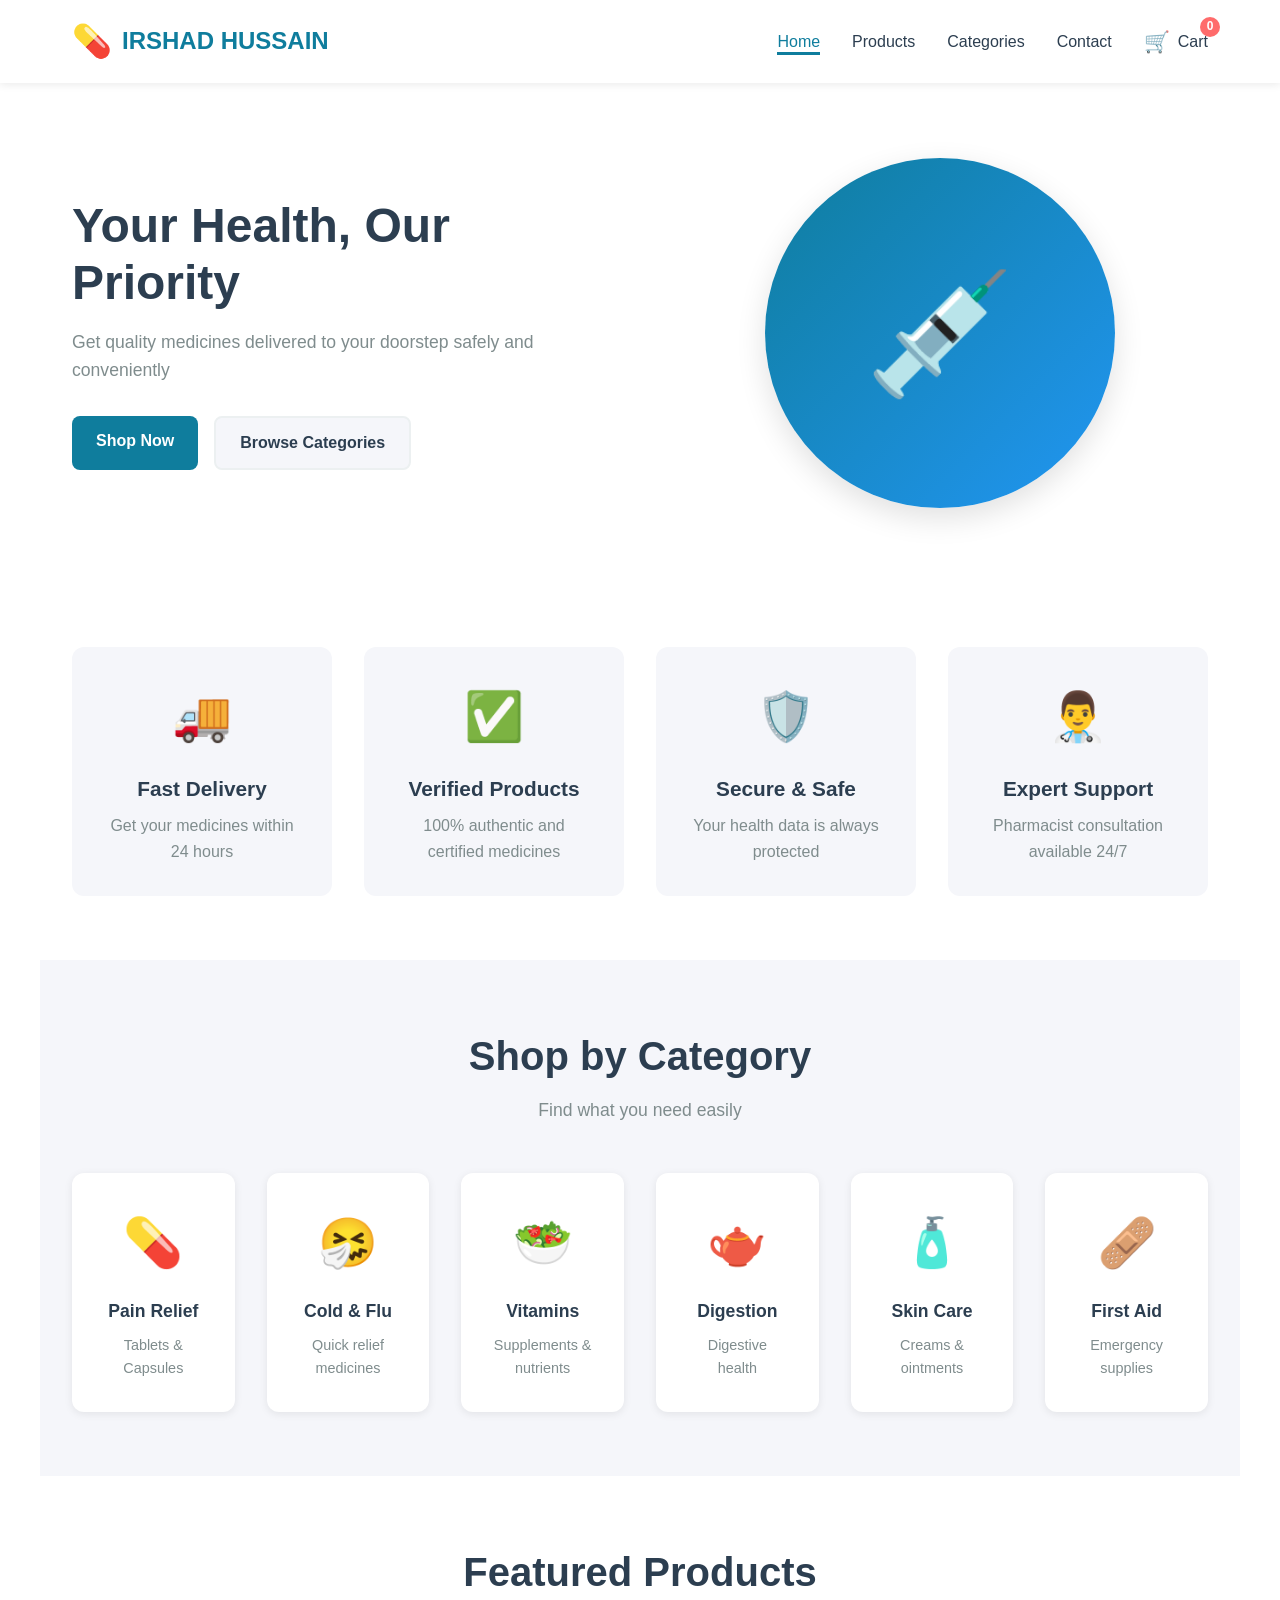
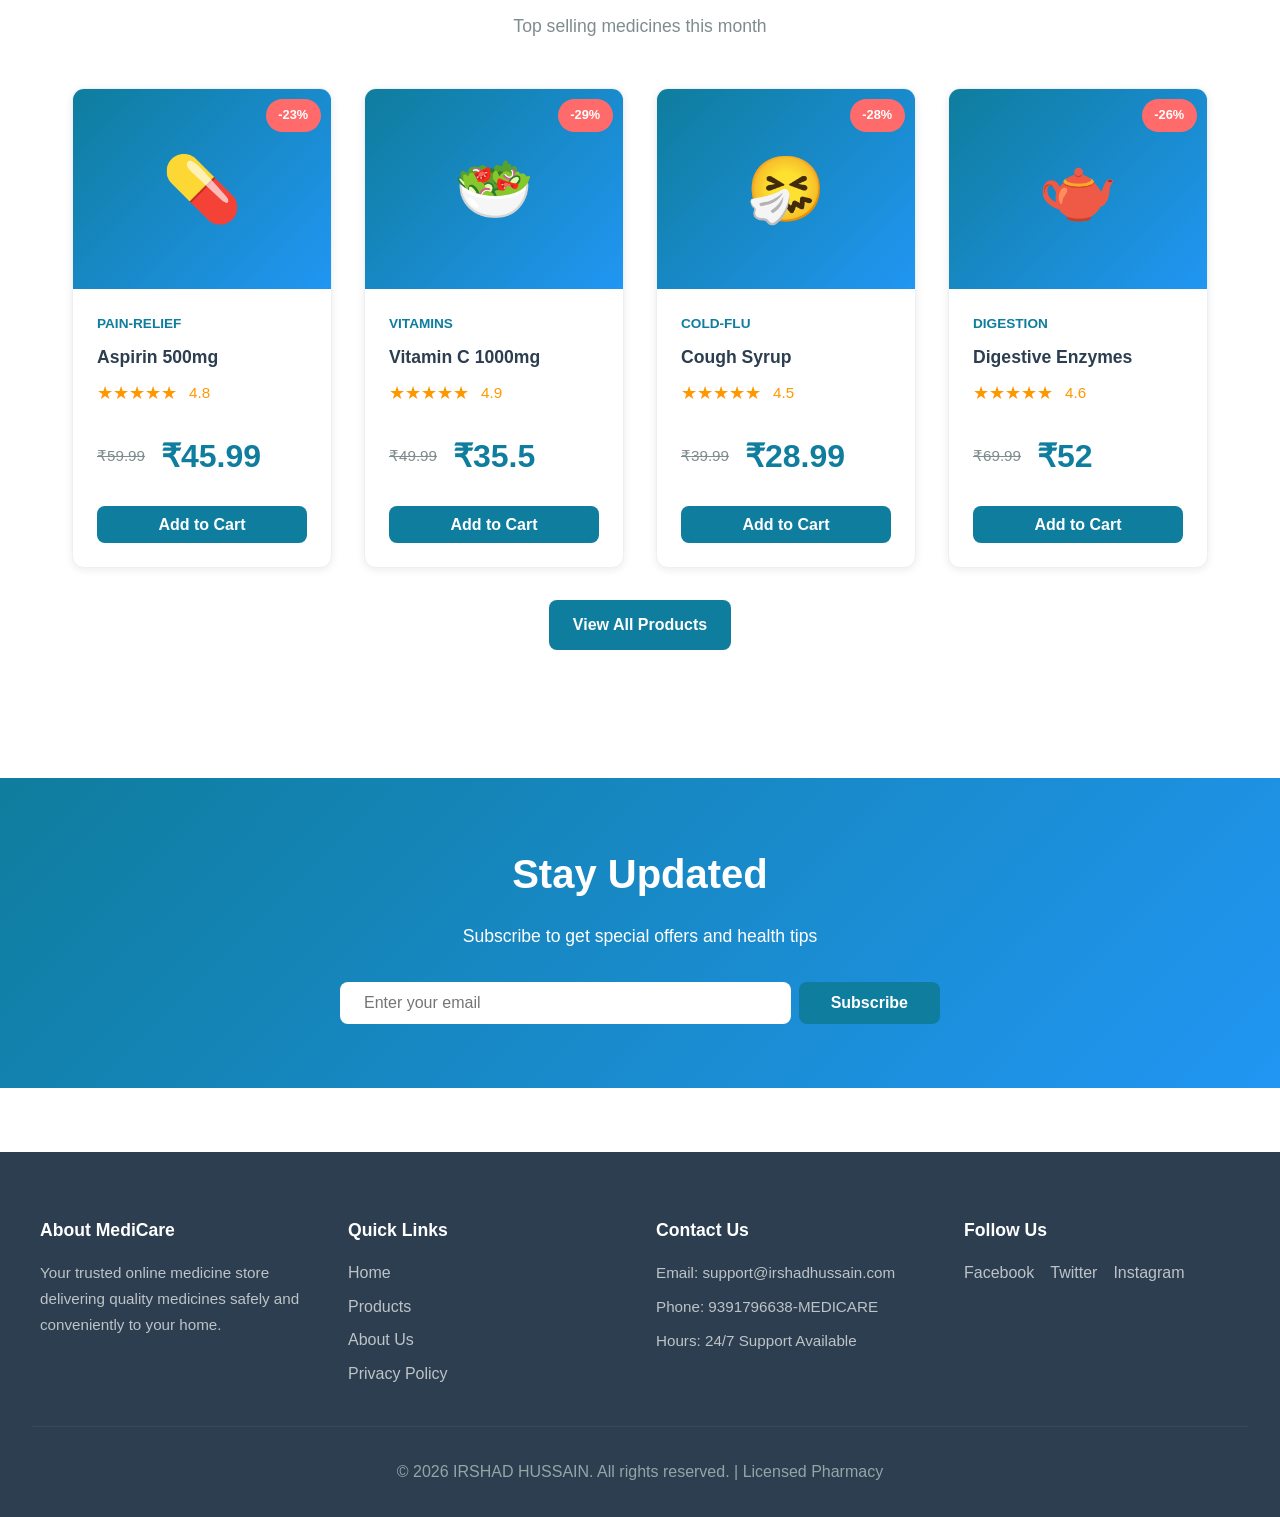
==== index.html @ 575642e0 "Website_Done" ====
<!DOCTYPE html>
<html lang="en">
<head>
    <meta charset="UTF-8">
    <meta name="viewport" content="width=device-width, initial-scale=1.0">
    <title>IRSHAAD HUSSAIN - Online Medicine Store</title>
    <link rel="stylesheet" href="styles.css">
</head>
<body>
    <!-- Navigation -->
    <nav class="navbar">
        <div class="nav-container">
            <div class="nav-logo">
                <span class="logo-icon">💊</span>
                <a href="index.html">IRSHAD HUSSAIN</a>
            </div>
            <ul class="nav-menu">
                <li class="nav-item">
                    <a href="index.html" class="nav-link active">Home</a>
                </li>
                <li class="nav-item">
                    <a href="products.html" class="nav-link">Products</a>
                </li>
                <li class="nav-item">
                    <a href="#categories" class="nav-link">Categories</a>
                </li>
                <li class="nav-item">
                    <a href="#contact" class="nav-link">Contact</a>
                </li>
                <li class="nav-item">
                    <a href="cart.html" class="nav-link cart-link">
                        <span class="cart-icon">🛒</span>
                        Cart <span class="cart-count">0</span>
                    </a>
                </li>
            </ul>
            <div class="hamburger" onclick="toggleMenu()">
                <span></span>
                <span></span>
                <span></span>
            </div>
        </div>
    </nav>

    <!-- Hero Section -->
    <section class="hero">
        <div class="hero-content">
            <h1>Your Health, Our Priority</h1>
            <p>Get quality medicines delivered to your doorstep safely and conveniently</p>
            <div class="hero-buttons">
                <a href="products.html" class="btn btn-primary">Shop Now</a>
                <a href="#categories" class="btn btn-secondary">Browse Categories</a>
            </div>
        </div>
        <div class="hero-image">
            <div class="hero-circle">
                <span class="hero-emoji">💉</span>
            </div>
        </div>
    </section>

    <!-- Features Section -->
    <section class="features">
        <div class="feature-card">
            <div class="feature-icon">🚚</div>
            <h3>Fast Delivery</h3>
            <p>Get your medicines within 24 hours</p>
        </div>
        <div class="feature-card">
            <div class="feature-icon">✅</div>
            <h3>Verified Products</h3>
            <p>100% authentic and certified medicines</p>
        </div>
        <div class="feature-card">
            <div class="feature-icon">🛡️</div>
            <h3>Secure & Safe</h3>
            <p>Your health data is always protected</p>
        </div>
        <div class="feature-card">
            <div class="feature-icon">👨‍⚕️</div>
            <h3>Expert Support</h3>
            <p>Pharmacist consultation available 24/7</p>
        </div>
    </section>

    <!-- Categories Section -->
    <section id="categories" class="categories">
        <div class="section-header">
            <h2>Shop by Category</h2>
            <p>Find what you need easily</p>
        </div>
        <div class="categories-grid">
            <div class="category-card" onclick="filterProducts('pain-relief')">
                <div class="category-icon">💊</div>
                <h3>Pain Relief</h3>
                <p>Tablets & Capsules</p>
            </div>
            <div class="category-card" onclick="filterProducts('cold-flu')">
                <div class="category-icon">🤧</div>
                <h3>Cold & Flu</h3>
                <p>Quick relief medicines</p>
            </div>
            <div class="category-card" onclick="filterProducts('vitamins')">
                <div class="category-icon">🥗</div>
                <h3>Vitamins</h3>
                <p>Supplements & nutrients</p>
            </div>
            <div class="category-card" onclick="filterProducts('digestion')">
                <div class="category-icon">🫖</div>
                <h3>Digestion</h3>
                <p>Digestive health</p>
            </div>
            <div class="category-card" onclick="filterProducts('skin-care')">
                <div class="category-icon">🧴</div>
                <h3>Skin Care</h3>
                <p>Creams & ointments</p>
            </div>
            <div class="category-card" onclick="filterProducts('first-aid')">
                <div class="category-icon">🩹</div>
                <h3>First Aid</h3>
                <p>Emergency supplies</p>
            </div>
        </div>
    </section>

    <!-- Featured Products -->
    <section class="featured-products">
        <div class="section-header">
            <h2>Featured Products</h2>
            <p>Top selling medicines this month</p>
        </div>
        <div class="products-grid" id="featuredProducts">
            <!-- Products will be loaded by JavaScript -->
        </div>
        <div class="view-all">
            <a href="products.html" class="btn btn-primary">View All Products</a>
        </div>
    </section>

    <!-- Newsletter Section -->
    <section class="newsletter">
        <div class="newsletter-content">
            <h2>Stay Updated</h2>
            <p>Subscribe to get special offers and health tips</p>
            <div class="newsletter-form">
                <input type="email" placeholder="Enter your email" required>
                <button class="btn btn-primary">Subscribe</button>
            </div>
        </div>
    </section>

    <!-- Footer -->
    <footer class="footer" id="contact">
        <div class="footer-content">
            <div class="footer-section">
                <h4>About MediCare</h4>
                <p>Your trusted online medicine store delivering quality medicines safely and conveniently to your home.</p>
            </div>
            <div class="footer-section">
                <h4>Quick Links</h4>
                <ul>
                    <li><a href="index.html">Home</a></li>
                    <li><a href="products.html">Products</a></li>
                    <li><a href="#">About Us</a></li>
                    <li><a href="#">Privacy Policy</a></li>
                </ul>
            </div>
            <div class="footer-section">
                <h4>Contact Us</h4>
                <p>Email: support@irshadhussain.com</p>
                <p>Phone: 9391796638-MEDICARE</p>
                <p>Hours: 24/7 Support Available</p>
            </div>
            <div class="footer-section">
                <h4>Follow Us</h4>
                <div class="social-links">
                    <a href="#">Facebook</a>
                    <a href="#">Twitter</a>
                    <a href="#">Instagram</a>
                </div>
            </div>
        </div>
        <div class="footer-bottom">
            <p>&copy; 2026 IRSHAD HUSSAIN. All rights reserved. | Licensed Pharmacy</p>
        </div>
    </footer>

    <script src="script.js"></script>
</body>
</html>
---- styles.css ----
/* ========== Global Styles ========== */
* {
    margin: 0;
    padding: 0;
    box-sizing: border-box;
}

:root {
    --primary-color: #0f7d9d;
    --secondary-color: #2196f3;
    --accent-color: #ff6b6b;
    --success-color: #4caf50;
    --warning-color: #ff9800;
    --danger-color: #f44336;
    --light-bg: #f5f6fa;
    --white: #ffffff;
    --text-dark: #2c3e50;
    --text-light: #7f8c8d;
    --border-color: #ecf0f1;
    --shadow: 0 2px 8px rgba(0, 0, 0, 0.08);
    --shadow-lg: 0 10px 30px rgba(0, 0, 0, 0.12);
    --transition: all 0.3s ease;
}

html {
    scroll-behavior: smooth;
}

body {
    font-family: 'Segoe UI', Tahoma, Geneva, Verdana, sans-serif;
    color: var(--text-dark);
    background-color: var(--white);
    line-height: 1.6;
}

/* ========== Navigation ========== */
.navbar {
    background-color: var(--white);
    box-shadow: var(--shadow);
    position: sticky;
    top: 0;
    z-index: 1000;
}

.nav-container {
    max-width: 1200px;
    margin: 0 auto;
    padding: 1rem 2rem;
    display: flex;
    justify-content: space-between;
    align-items: center;
}

.nav-logo {
    display: flex;
    align-items: center;
    gap: 10px;
    font-size: 1.5rem;
    font-weight: 700;
    color: var(--primary-color);
    text-decoration: none;
}

.nav-logo a {
    color: var(--primary-color);
    text-decoration: none;
}

.logo-icon {
    font-size: 2rem;
}

.nav-menu {
    display: flex;
    list-style: none;
    gap: 2rem;
    align-items: center;
}

.nav-link {
    color: var(--text-dark);
    text-decoration: none;
    font-weight: 500;
    transition: var(--transition);
    position: relative;
}

.nav-link:hover,
.nav-link.active {
    color: var(--primary-color);
}

.nav-link.active::after {
    content: '';
    position: absolute;
    bottom: -5px;
    left: 0;
    width: 100%;
    height: 3px;
    background-color: var(--primary-color);
}

.cart-link {
    display: flex;
    align-items: center;
    gap: 8px;
    position: relative;
}

.cart-icon {
    font-size: 1.3rem;
}

.cart-count {
    position: absolute;
    top: -8px;
    right: -12px;
    background-color: var(--accent-color);
    color: var(--white);
    border-radius: 50%;
    width: 20px;
    height: 20px;
    display: flex;
    align-items: center;
    justify-content: center;
    font-size: 0.75rem;
    font-weight: 700;
}

.hamburger {
    display: none;
    flex-direction: column;
    cursor: pointer;
    gap: 5px;
}

.hamburger span {
    width: 25px;
    height: 3px;
    background-color: var(--text-dark);
    border-radius: 2px;
    transition: var(--transition);
}

/* ========== Buttons ========== */
.btn {
    padding: 0.75rem 1.5rem;
    border: none;
    border-radius: 8px;
    font-size: 1rem;
    font-weight: 600;
    cursor: pointer;
    transition: var(--transition);
    text-decoration: none;
    display: inline-block;
    text-align: center;
}

.btn-primary {
    background-color: var(--primary-color);
    color: var(--white);
}

.btn-primary:hover {
    background-color: #0a5a75;
    transform: translateY(-2px);
    box-shadow: var(--shadow-lg);
}

.btn-secondary {
    background-color: var(--light-bg);
    color: var(--text-dark);
    border: 2px solid var(--border-color);
}

.btn-secondary:hover {
    background-color: var(--border-color);
    transform: translateY(-2px);
}

/* ========== Hero Section ========== */
.hero {
    display: grid;
    grid-template-columns: 1fr 1fr;
    align-items: center;
    gap: 4rem;
    padding: 4rem 2rem;
    max-width: 1200px;
    margin: 0 auto;
    min-height: 500px;
}

.hero-content h1 {
    font-size: 3rem;
    color: var(--text-dark);
    margin-bottom: 1rem;
    line-height: 1.2;
}

.hero-content p {
    font-size: 1.1rem;
    color: var(--text-light);
    margin-bottom: 2rem;
}

.hero-buttons {
    display: flex;
    gap: 1rem;
    flex-wrap: wrap;
}

.hero-image {
    display: flex;
    justify-content: center;
    align-items: center;
}

.hero-circle {
    width: 350px;
    height: 350px;
    background: linear-gradient(135deg, var(--primary-color) 0%, var(--secondary-color) 100%);
    border-radius: 50%;
    display: flex;
    align-items: center;
    justify-content: center;
    font-size: 120px;
    box-shadow: var(--shadow-lg);
}

/* ========== Features Section ========== */
.features {
    display: grid;
    grid-template-columns: repeat(auto-fit, minmax(250px, 1fr));
    gap: 2rem;
    padding: 4rem 2rem;
    max-width: 1200px;
    margin: 0 auto;
}

.feature-card {
    text-align: center;
    padding: 2rem;
    background-color: var(--light-bg);
    border-radius: 12px;
    transition: var(--transition);
}

.feature-card:hover {
    transform: translateY(-5px);
    box-shadow: var(--shadow-lg);
    background-color: var(--white);
}

.feature-icon {
    font-size: 3rem;
    margin-bottom: 1rem;
}

.feature-card h3 {
    font-size: 1.3rem;
    margin-bottom: 0.5rem;
    color: var(--text-dark);
}

.feature-card p {
    color: var(--text-light);
}

/* ========== Section Header ========== */
.section-header {
    text-align: center;
    margin-bottom: 3rem;
}

.section-header h2 {
    font-size: 2.5rem;
    color: var(--text-dark);
    margin-bottom: 0.5rem;
}

.section-header p {
    font-size: 1.1rem;
    color: var(--text-light);
}

/* ========== Categories Section ========== */
.categories {
    padding: 4rem 2rem;
    background-color: var(--light-bg);
    max-width: 1200px;
    margin: 0 auto;
}

.categories-grid {
    display: grid;
    grid-template-columns: repeat(auto-fit, minmax(150px, 1fr));
    gap: 2rem;
}

.category-card {
    background-color: var(--white);
    padding: 2rem;
    border-radius: 12px;
    text-align: center;
    cursor: pointer;
    transition: var(--transition);
    box-shadow: var(--shadow);
}

.category-card:hover {
    transform: translateY(-5px);
    box-shadow: var(--shadow-lg);
    background-color: var(--primary-color);
    color: var(--white);
}

.category-icon {
    font-size: 3rem;
    margin-bottom: 1rem;
}

.category-card h3 {
    font-size: 1.1rem;
    margin-bottom: 0.5rem;
}

.category-card p {
    font-size: 0.9rem;
    color: var(--text-light);
}

.category-card:hover p {
    color: var(--white);
}

/* ========== Featured Products ========== */
.featured-products {
    padding: 4rem 2rem;
    max-width: 1200px;
    margin: 0 auto;
}

.products-grid {
    display: grid;
    grid-template-columns: repeat(auto-fill, minmax(220px, 1fr));
    gap: 2rem;
    margin-bottom: 2rem;
}

.product-card {
    background-color: var(--white);
    border-radius: 12px;
    overflow: hidden;
    transition: var(--transition);
    box-shadow: var(--shadow);
    border: 1px solid var(--border-color);
}

.product-card:hover {
    transform: translateY(-8px);
    box-shadow: var(--shadow-lg);
}

.product-image {
    width: 100%;
    height: 200px;
    background: linear-gradient(135deg, var(--primary-color) 0%, var(--secondary-color) 100%);
    display: flex;
    align-items: center;
    justify-content: center;
    font-size: 4rem;
    position: relative;
}

.product-badge {
    position: absolute;
    top: 10px;
    right: 10px;
    background-color: var(--accent-color);
    color: var(--white);
    padding: 0.4rem 0.8rem;
    border-radius: 20px;
    font-size: 0.8rem;
    font-weight: 600;
}

.product-info {
    padding: 1.5rem;
}

.product-category-tag {
    color: var(--primary-color);
    font-size: 0.85rem;
    font-weight: 600;
    text-transform: uppercase;
    margin-bottom: 0.5rem;
}

.product-name {
    font-size: 1.1rem;
    font-weight: 600;
    margin-bottom: 0.5rem;
    color: var(--text-dark);
}

.product-rating {
    color: var(--warning-color);
    font-size: 0.9rem;
    margin-bottom: 1rem;
}

.product-price {
    display: flex;
    gap: 1rem;
    align-items: center;
    margin-bottom: 1rem;
}

.current-price {
    font-size: 1.5rem;
    font-weight: 700;
    color: var(--primary-color);
}

.original-price {
    color: var(--text-light);
    text-decoration: line-through;
    font-size: 0.95rem;
}

.discount-badge {
    background-color: var(--accent-color);
    color: var(--white);
    padding: 0.3rem 0.6rem;
    border-radius: 4px;
    font-size: 0.85rem;
    font-weight: 600;
}

.product-card .btn {
    width: 100%;
    padding: 0.6rem;
}

.view-all {
    text-align: center;
    margin-top: 2rem;
}

/* ========== Newsletter Section ========== */
.newsletter {
    background: linear-gradient(135deg, var(--primary-color) 0%, var(--secondary-color) 100%);
    color: var(--white);
    padding: 4rem 2rem;
    margin: 4rem 0;
}

.newsletter-content {
    max-width: 600px;
    margin: 0 auto;
    text-align: center;
}

.newsletter-content h2 {
    font-size: 2.5rem;
    margin-bottom: 1rem;
}

.newsletter-content p {
    font-size: 1.1rem;
    margin-bottom: 2rem;
}

.newsletter-form {
    display: flex;
    gap: 0.5rem;
}

.newsletter-form input {
    flex: 1;
    padding: 0.75rem 1.5rem;
    border: none;
    border-radius: 8px;
    font-size: 1rem;
}

.newsletter-form button {
    padding: 0.75rem 2rem;
}

/* ========== Page Header ========== */
.page-header {
    background: linear-gradient(135deg, var(--primary-color) 0%, var(--secondary-color) 100%);
    color: var(--white);
    padding: 3rem 2rem;
    text-align: center;
}

.page-header h1 {
    font-size: 2.5rem;
    margin-bottom: 0.5rem;
}

.page-header p {
    font-size: 1.1rem;
    opacity: 0.9;
}

/* ========== Products Page ========== */
.products-section {
    max-width: 1200px;
    margin: 0 auto;
    padding: 3rem 2rem;
}

.products-container {
    display: grid;
    grid-template-columns: 250px 1fr;
    gap: 2rem;
}

.filters-sidebar {
    background-color: var(--light-bg);
    padding: 2rem;
    border-radius: 12px;
    height: fit-content;
    position: sticky;
    top: 100px;
}

.filter-group {
    margin-bottom: 2rem;
}

.filter-group h3 {
    font-size: 1.1rem;
    margin-bottom: 1rem;
    color: var(--text-dark);
}

.checkbox {
    display: flex;
    align-items: center;
    gap: 0.5rem;
    margin-bottom: 0.75rem;
    cursor: pointer;
    color: var(--text-dark);
}

.checkbox input[type="checkbox"] {
    cursor: pointer;
    width: 18px;
    height: 18px;
}

/* ========== Products Main ========== */
.products-main {
    display: flex;
    flex-direction: column;
}

.products-toolbar {
    display: flex;
    gap: 1rem;
    margin-bottom: 2rem;
    flex-wrap: wrap;
}

.search-input {
    flex: 1;
    padding: 0.75rem 1rem;
    border: 1px solid var(--border-color);
    border-radius: 8px;
    font-size: 1rem;
    min-width: 200px;
}

.search-input:focus {
    outline: none;
    border-color: var(--primary-color);
    box-shadow: 0 0 0 3px rgba(15, 125, 157, 0.1);
}

.sort-select {
    padding: 0.75rem 1rem;
    border: 1px solid var(--border-color);
    border-radius: 8px;
    background-color: var(--white);
    cursor: pointer;
    font-size: 1rem;
    color: var(--text-dark);
}

.pagination {
    display: flex;
    justify-content: center;
    gap: 0.5rem;
    margin-top: 3rem;
}

.page-btn {
    padding: 0.6rem 1rem;
    border: 1px solid var(--border-color);
    background-color: var(--white);
    cursor: pointer;
    border-radius: 6px;
    transition: var(--transition);
    color: var(--text-dark);
}

.page-btn:hover,
.page-btn.active {
    background-color: var(--primary-color);
    color: var(--white);
    border-color: var(--primary-color);
}

/* ========== Cart Page ========== */
.cart-section {
    max-width: 1200px;
    margin: 0 auto;
    padding: 3rem 2rem;
}

.cart-container {
    display: grid;
    grid-template-columns: 1fr 350px;
    gap: 2rem;
}

.cart-items h2 {
    font-size: 1.8rem;
    margin-bottom: 1.5rem;
    color: var(--text-dark);
}

.cart-item {
    display: grid;
    grid-template-columns: 120px 1fr auto;
    gap: 1.5rem;
    padding: 1.5rem;
    background-color: var(--light-bg);
    border-radius: 8px;
    margin-bottom: 1rem;
    align-items: center;
}

.cart-item-image {
    width: 120px;
    height: 120px;
    background: linear-gradient(135deg, var(--primary-color) 0%, var(--secondary-color) 100%);
    border-radius: 8px;
    display: flex;
    align-items: center;
    justify-content: center;
    font-size: 3rem;
}

.cart-item-info h3 {
    font-size: 1.1rem;
    margin-bottom: 0.5rem;
    color: var(--text-dark);
}

.cart-item-info p {
    color: var(--text-light);
    font-size: 0.9rem;
    margin-bottom: 0.5rem;
}

.cart-item-details {
    display: flex;
    gap: 1.5rem;
    font-size: 0.95rem;
}

.cart-item-details span {
    color: var(--text-dark);
    font-weight: 500;
}

.cart-item-actions {
    display: flex;
    flex-direction: column;
    gap: 0.5rem;
    text-align: right;
}

.quantity-selector {
    display: flex;
    gap: 0.5rem;
    align-items: center;
    border: 1px solid var(--border-color);
    border-radius: 6px;
    width: fit-content;
}

.quantity-selector button {
    width: 30px;
    height: 30px;
    border: none;
    background-color: var(--white);
    cursor: pointer;
    font-size: 1rem;
    transition: var(--transition);
}

.quantity-selector button:hover {
    background-color: var(--light-bg);
}

.quantity-selector input {
    width: 50px;
    border: none;
    text-align: center;
    font-size: 1rem;
}

.remove-btn {
    padding: 0.5rem 1rem;
    background-color: var(--accent-color);
    color: var(--white);
    border: none;
    border-radius: 6px;
    cursor: pointer;
    font-size: 0.85rem;
    transition: var(--transition);
}

.remove-btn:hover {
    background-color: #d32f2f;
}

.empty-cart {
    text-align: center;
    padding: 4rem 2rem;
    background-color: var(--light-bg);
    border-radius: 12px;
}

.empty-icon {
    font-size: 5rem;
    margin-bottom: 1rem;
}

.empty-cart h3 {
    font-size: 1.5rem;
    margin-bottom: 0.5rem;
    color: var(--text-dark);
}

.empty-cart p {
    color: var(--text-light);
    margin-bottom: 2rem;
}

/* ========== Cart Summary ========== */
.cart-summary {
    display: flex;
    flex-direction: column;
    gap: 1.5rem;
}

.summary-card {
    background-color: var(--white);
    border: 1px solid var(--border-color);
    border-radius: 12px;
    padding: 2rem;
}

.summary-card h3 {
    font-size: 1.3rem;
    margin-bottom: 1.5rem;
    color: var(--text-dark);
}

.summary-row {
    display: flex;
    justify-content: space-between;
    margin-bottom: 1rem;
    color: var(--text-dark);
}

.summary-row.summary-total {
    font-size: 1.3rem;
    font-weight: 700;
    color: var(--primary-color);
}

.promo-code {
    display: flex;
    gap: 0.5rem;
    margin: 1.5rem 0;
}

.promo-code input {
    flex: 1;
    padding: 0.75rem;
    border: 1px solid var(--border-color);
    border-radius: 6px;
    font-size: 0.9rem;
}

.promo-code button {
    padding: 0.75rem 1rem;
}

.summary-card .btn {
    width: 100%;
    margin-bottom: 0.75rem;
}

.info-card {
    background-color: var(--light-bg);
    border-radius: 12px;
    padding: 1.5rem;
}

.info-card h4 {
    font-size: 1rem;
    margin-bottom: 0.75rem;
    color: var(--text-dark);
}

.info-card p {
    color: var(--text-light);
    font-size: 0.9rem;
}

/* ========== Product Detail ========== */
.breadcrumb {
    max-width: 1200px;
    margin: 0 auto;
    padding: 1.5rem 2rem;
    display: flex;
    gap: 0.5rem;
    align-items: center;
    font-size: 0.9rem;
    color: var(--text-light);
}

.breadcrumb a {
    color: var(--primary-color);
    text-decoration: none;
}

.product-detail {
    max-width: 1200px;
    margin: 0 auto;
    padding: 3rem 2rem;
}

.product-detail-container {
    display: grid;
    grid-template-columns: 1fr 1fr;
    gap: 3rem;
}

.product-image-section {
    display: flex;
    flex-direction: column;
    gap: 1rem;
}

.product-image-large {
    width: 100%;
    height: 400px;
    background: linear-gradient(135deg, var(--primary-color) 0%, var(--secondary-color) 100%);
    border-radius: 12px;
    display: flex;
    align-items: center;
    justify-content: center;
    font-size: 5rem;
    box-shadow: var(--shadow-lg);
}

.image-placeholder {
    font-size: 6rem;
}

.product-thumbnails {
    display: grid;
    grid-template-columns: repeat(3, 1fr);
    gap: 1rem;
}

.thumbnail {
    width: 100%;
    height: 100px;
    background: linear-gradient(135deg, var(--primary-color) 0%, var(--secondary-color) 100%);
    border-radius: 8px;
    display: flex;
    align-items: center;
    justify-content: center;
    font-size: 2.5rem;
    cursor: pointer;
    border: 3px solid transparent;
    transition: var(--transition);
}

.thumbnail.active,
.thumbnail:hover {
    border-color: var(--primary-color);
}

/* ========== Product Info Section ========== */
.product-category {
    color: var(--primary-color);
    font-size: 0.9rem;
    font-weight: 600;
    text-transform: uppercase;
    margin-bottom: 0.5rem;
}

.product-info-section h1 {
    font-size: 2rem;
    color: var(--text-dark);
    margin-bottom: 1rem;
}

.product-rating {
    display: flex;
    align-items: center;
    gap: 0.75rem;
    margin-bottom: 1.5rem;
    font-size: 0.95rem;
}

.stars {
    color: var(--warning-color);
    font-size: 1.1rem;
}

.review-count {
    color: var(--text-light);
}

.product-price {
    display: flex;
    align-items: center;
    gap: 1rem;
    margin-bottom: 1.5rem;
}

.original-price {
    text-decoration: line-through;
    color: var(--text-light);
}

.current-price {
    font-size: 2rem;
    font-weight: 700;
    color: var(--primary-color);
}

.discount-badge {
    background-color: var(--accent-color);
    color: var(--white);
    padding: 0.4rem 0.8rem;
    border-radius: 6px;
    font-weight: 600;
}

.product-availability {
    display: flex;
    gap: 1rem;
    align-items: center;
    margin-bottom: 1.5rem;
}

.availability-status {
    padding: 0.5rem 1rem;
    border-radius: 6px;
    font-weight: 600;
}

.availability-status.in-stock {
    background-color: var(--success-color);
    color: var(--white);
}

.stock-count {
    color: var(--text-light);
    font-size: 0.95rem;
}

.product-options {
    margin-bottom: 2rem;
}

.option-group {
    display: flex;
    align-items: center;
    gap: 1.5rem;
    margin-bottom: 1rem;
}

.option-group label {
    font-weight: 600;
    color: var(--text-dark);
    min-width: 100px;
}

.quantity-selector {
    display: flex;
    gap: 0.5rem;
    align-items: center;
}

.product-actions {
    display: flex;
    gap: 1rem;
    margin-bottom: 2rem;
}

.product-actions .btn {
    flex: 1;
    padding: 1rem;
}

.product-meta {
    background-color: var(--light-bg);
    padding: 1.5rem;
    border-radius: 8px;
    margin-bottom: 1.5rem;
}

.meta-item {
    display: flex;
    justify-content: space-between;
    margin-bottom: 1rem;
    font-size: 0.95rem;
}

.meta-item:last-child {
    margin-bottom: 0;
}

.meta-item strong {
    color: var(--text-dark);
}

.meta-item span {
    color: var(--text-light);
}

.product-highlights {
    background-color: var(--light-bg);
    padding: 1.5rem;
    border-radius: 8px;
}

.product-highlights h4 {
    font-size: 1rem;
    margin-bottom: 1rem;
    color: var(--text-dark);
}

.product-highlights ul {
    list-style: none;
}

.product-highlights li {
    padding: 0.5rem 0;
    color: var(--text-dark);
}

/* ========== Product Tabs ========== */
.product-tabs {
    max-width: 1200px;
    margin: 0 auto;
    padding: 3rem 2rem;
}

.tabs-header {
    display: flex;
    gap: 1rem;
    border-bottom: 2px solid var(--border-color);
    margin-bottom: 2rem;
}

.tab-button {
    padding: 1rem 2rem;
    background-color: transparent;
    border: none;
    cursor: pointer;
    font-size: 1rem;
    font-weight: 600;
    color: var(--text-light);
    position: relative;
    transition: var(--transition);
}

.tab-button.active {
    color: var(--primary-color);
}

.tab-button.active::after {
    content: '';
    position: absolute;
    bottom: -2px;
    left: 0;
    width: 100%;
    height: 2px;
    background-color: var(--primary-color);
}

.tab-pane {
    display: none;
}

.tab-pane.active {
    display: block;
}

.tab-pane h3 {
    font-size: 1.5rem;
    margin-bottom: 1rem;
    color: var(--text-dark);
}

.tab-pane p {
    color: var(--text-dark);
    line-height: 1.8;
    margin-bottom: 1rem;
}

.tab-pane ol {
    margin-left: 1.5rem;
    color: var(--text-dark);
}

.tab-pane li {
    margin-bottom: 0.75rem;
}

.reviews-summary {
    background-color: var(--light-bg);
    padding: 2rem;
    border-radius: 8px;
    margin-bottom: 2rem;
}

.rating-stats {
    display: flex;
    gap: 2rem;
}

.stat {
    display: flex;
    flex-direction: column;
    gap: 0.5rem;
}

.stat-label {
    color: var(--text-light);
    font-size: 0.9rem;
}

.stat-value {
    color: var(--primary-color);
    font-size: 1.5rem;
    font-weight: 700;
}

.reviews-list {
    display: flex;
    flex-direction: column;
    gap: 1.5rem;
}

.review-item {
    padding: 1.5rem;
    border: 1px solid var(--border-color);
    border-radius: 8px;
}

.review-header {
    display: flex;
    justify-content: space-between;
    align-items: center;
    margin-bottom: 1rem;
}

.review-header strong {
    color: var(--text-dark);
}

.review-rating {
    color: var(--warning-color);
}

.review-text {
    color: var(--text-dark);
}

/* ========== Related Products ========== */
.related-products {
    padding: 4rem 2rem;
    max-width: 1200px;
    margin: 0 auto;
    background-color: var(--light-bg);
    border-radius: 12px;
}

/* ========== Footer ========== */
.footer {
    background-color: var(--text-dark);
    color: var(--white);
    padding: 4rem 2rem 2rem;
    margin-top: 4rem;
}

.footer-content {
    max-width: 1200px;
    margin: 0 auto;
    display: grid;
    grid-template-columns: repeat(auto-fit, minmax(250px, 1fr));
    gap: 2rem;
    margin-bottom: 2rem;
}

.footer-section h4 {
    font-size: 1.1rem;
    margin-bottom: 1rem;
    color: var(--white);
}

.footer-section p {
    color: #bdc3c7;
    font-size: 0.95rem;
    line-height: 1.7;
    margin-bottom: 0.5rem;
}

.footer-section ul {
    list-style: none;
}

.footer-section ul li {
    margin-bottom: 0.5rem;
}

.footer-section ul li a {
    color: #bdc3c7;
    text-decoration: none;
    transition: var(--transition);
}

.footer-section ul li a:hover {
    color: var(--white);
}

.social-links {
    display: flex;
    gap: 1rem;
}

.social-links a {
    color: #bdc3c7;
    text-decoration: none;
    transition: var(--transition);
}

.social-links a:hover {
    color: var(--primary-color);
}

.footer-bottom {
    text-align: center;
    padding-top: 2rem;
    border-top: 1px solid #34495e;
    color: #95a5a6;
}

/* ========== Responsive Design ========== */
@media (max-width: 768px) {
    .nav-menu {
        gap: 1rem;
        font-size: 0.9rem;
    }

    .hamburger {
        display: flex;
    }

    .hero {
        grid-template-columns: 1fr;
        padding: 2rem 1rem;
        gap: 2rem;
        min-height: auto;
    }

    .hero-content h1 {
        font-size: 2rem;
    }

    .hero-circle {
        width: 250px;
        height: 250px;
        font-size: 80px;
    }

    .categories-grid {
        grid-template-columns: repeat(2, 1fr);
    }

    .products-grid {
        grid-template-columns: repeat(auto-fill, minmax(180px, 1fr));
        gap: 1.5rem;
    }

    .products-container {
        grid-template-columns: 1fr;
    }

    .filters-sidebar {
        position: static;
    }

    .cart-container {
        grid-template-columns: 1fr;
    }

    .product-detail-container {
        grid-template-columns: 1fr;
        gap: 1.5rem;
    }

    .cart-item {
        grid-template-columns: 80px 1fr;
        gap: 1rem;
    }

    .cart-item-image {
        width: 80px;
        height: 80px;
        font-size: 2rem;
    }

    .newsletter-form {
        flex-direction: column;
    }

    .page-header h1 {
        font-size: 2rem;
    }
}

@media (max-width: 480px) {
    .nav-logo a {
        font-size: 1.1rem;
    }

    .hero-content h1 {
        font-size: 1.5rem;
    }

    .hero-content p {
        font-size: 0.95rem;
    }

    .hero-buttons {
        flex-direction: column;
    }

    .hero-circle {
        width: 200px;
        height: 200px;
        font-size: 60px;
    }

    .categories-grid {
        grid-template-columns: 1fr;
    }

    .products-grid {
        grid-template-columns: 1fr;
    }

    .section-header h2 {
        font-size: 1.8rem;
    }

    .product-actions {
        flex-direction: column;
    }

    .product-actions .btn {
        width: 100%;
    }

    .tabs-header {
        flex-wrap: wrap;
        gap: 0.5rem;
    }

    .tab-button {
        padding: 0.75rem 1rem;
        font-size: 0.9rem;
    }
}
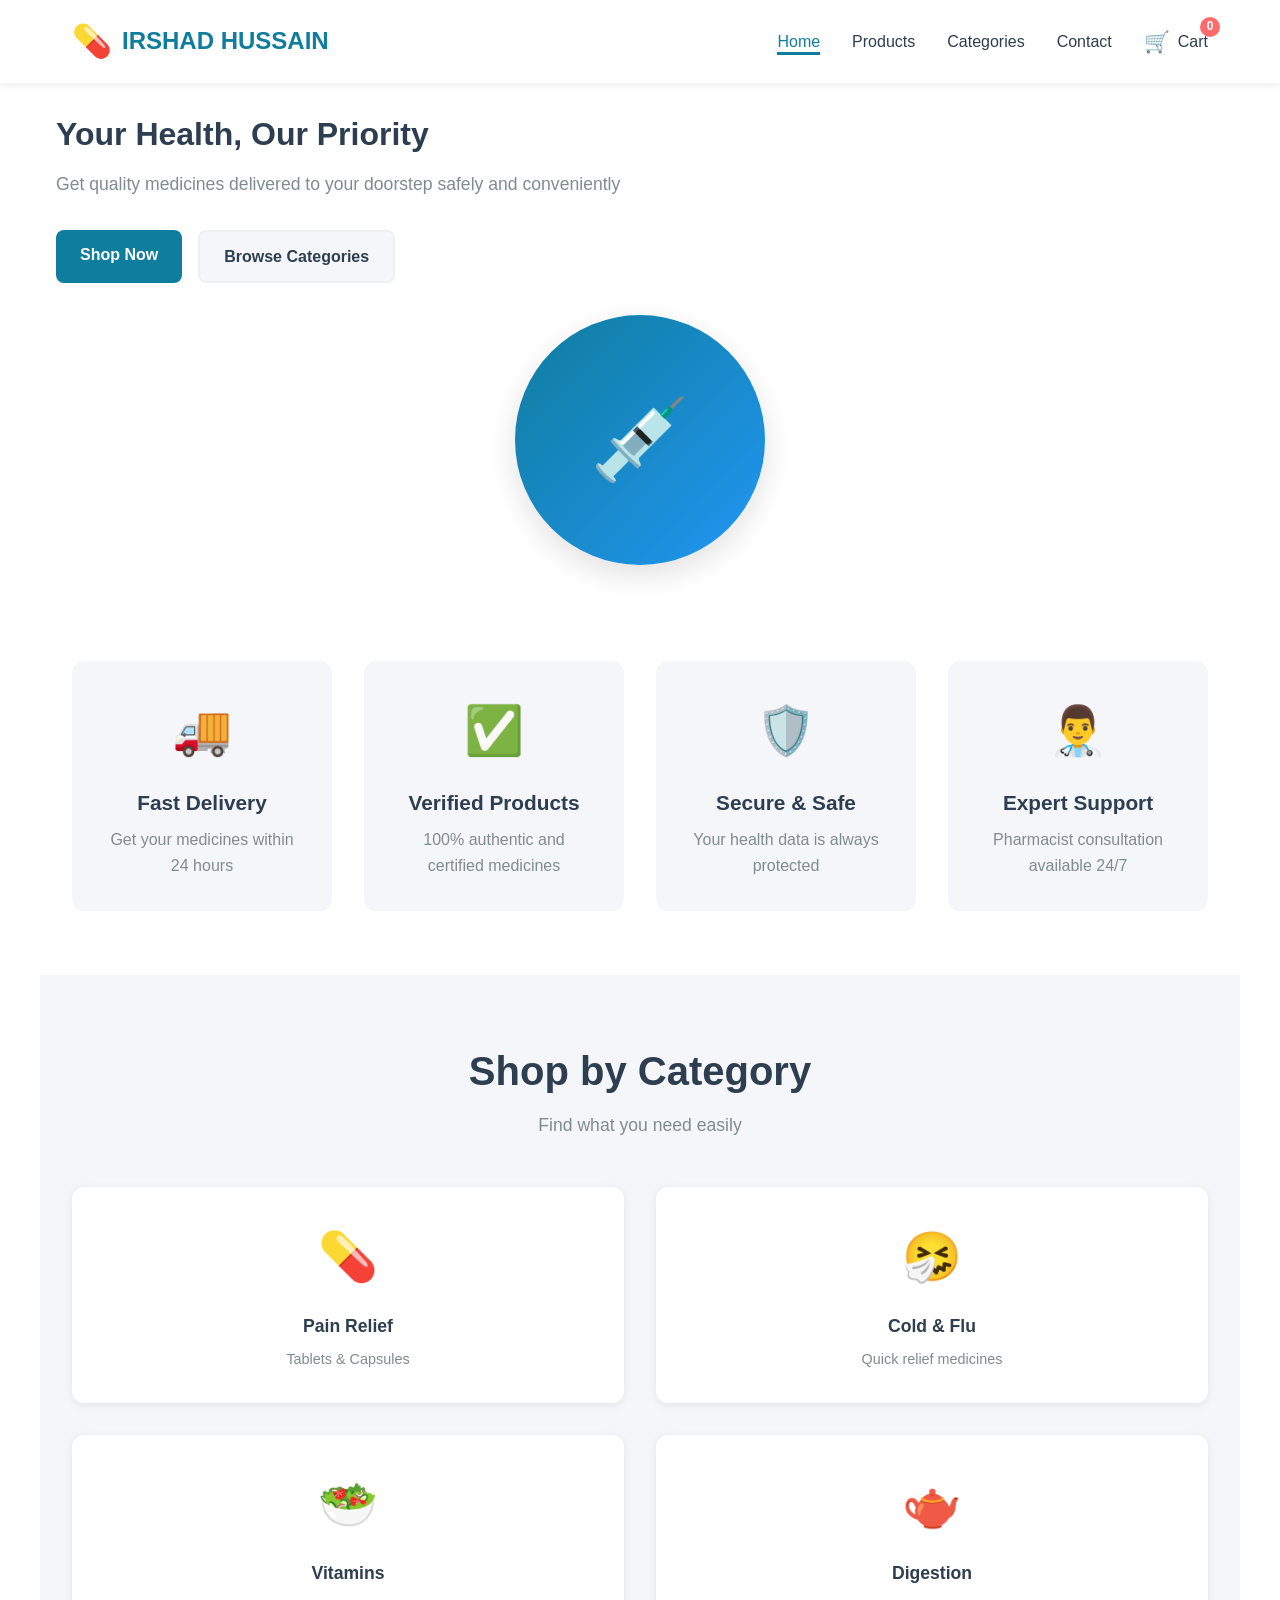
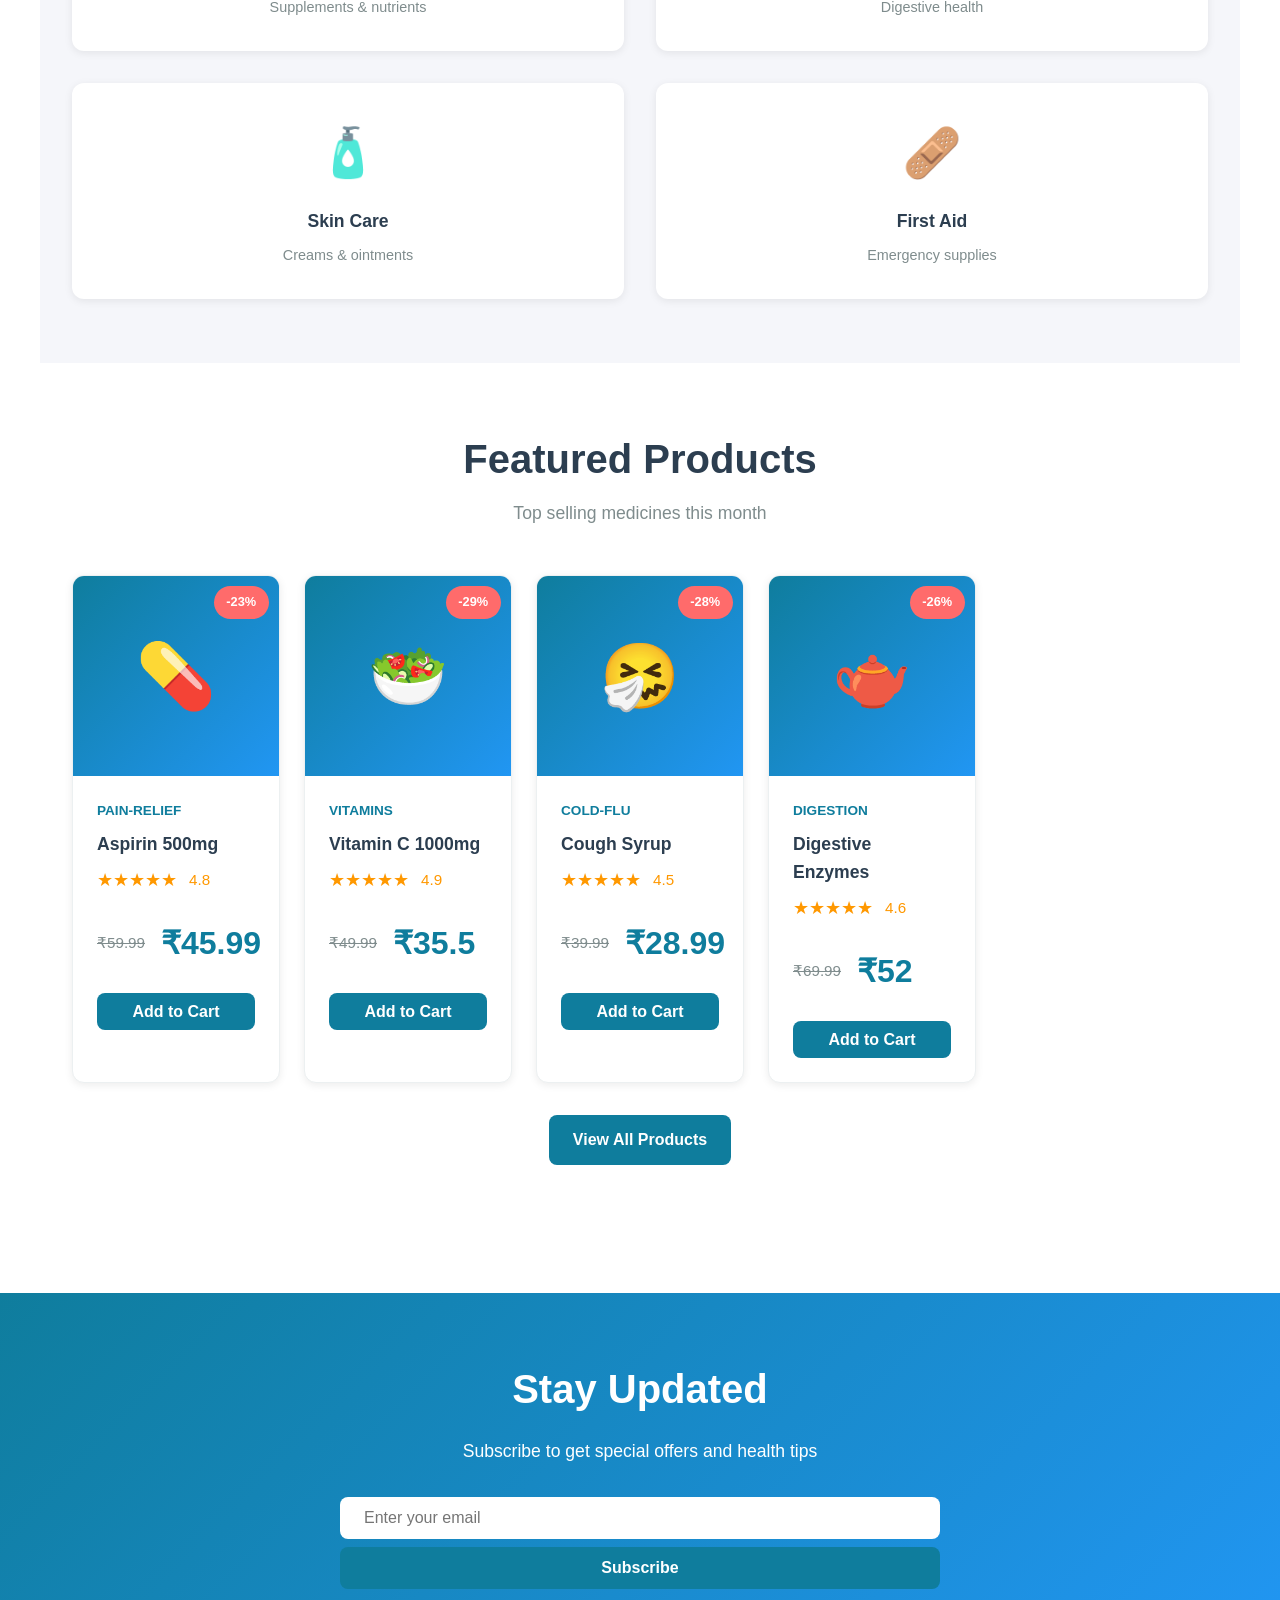
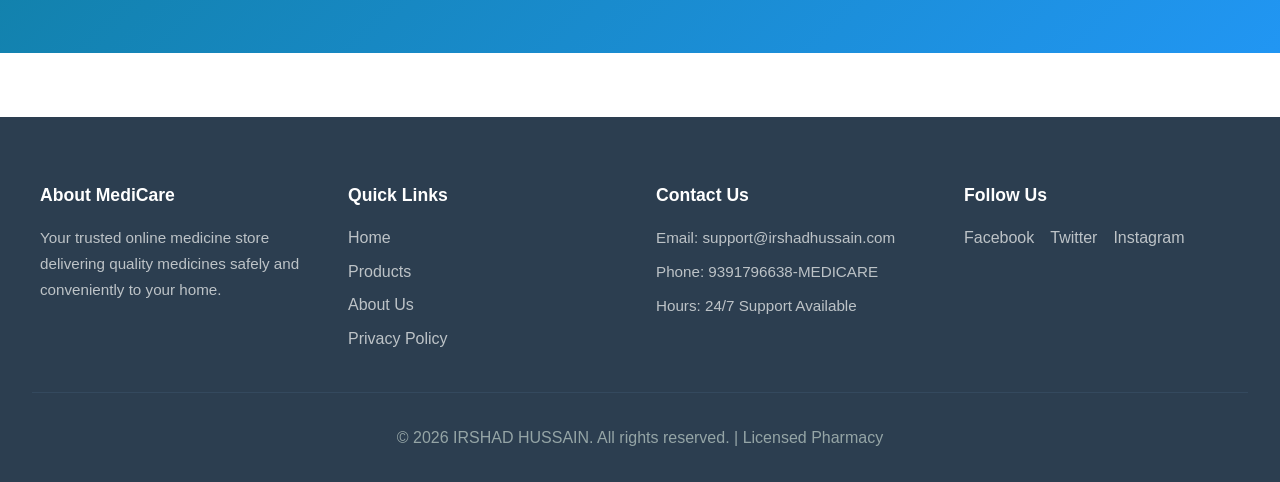
==== commit 16f11ab7: ".." ====
--- a/index.html
+++ b/index.html
@@ -185,6 +185,7 @@
         </div>
     </footer>
 
+    <script src="https://code.jquery.com/jquery-3.7.0.min.js"></script>
     <script src="script.js"></script>
 </body>
 </html>
--- a/styles.css
+++ b/styles.css
@@ -1271,12 +1271,31 @@
     padding-top: 2rem;
     border-top: 1px solid #34495e;
     color: #95a5a6;
-}
-
-/* ========== Responsive Design ========== */
-@media (max-width: 768px) {
-    .nav-menu {
-        gap: 1rem;
+    }
+
+    .toast-notification {
+        border-radius: 12px;
+        box-shadow: 0 12px 24px rgba(0, 0, 0, 0.16);
+        font-weight: 600;
+    }
+
+    .product-card.highlight {
+        animation: highlightPulse 0.35s ease-in-out;
+        border-color: #1abc9c;
+        box-shadow: 0 16px 30px rgba(26, 188, 156, 0.25);
+    }
+
+    @keyframes highlightPulse {
+        0% {
+            transform: scale(1);
+        }
+        50% {
+            transform: scale(1.02);
+        }
+        100% {
+            transform: scale(1);
+        }
+    }
         font-size: 0.9rem;
     }
 
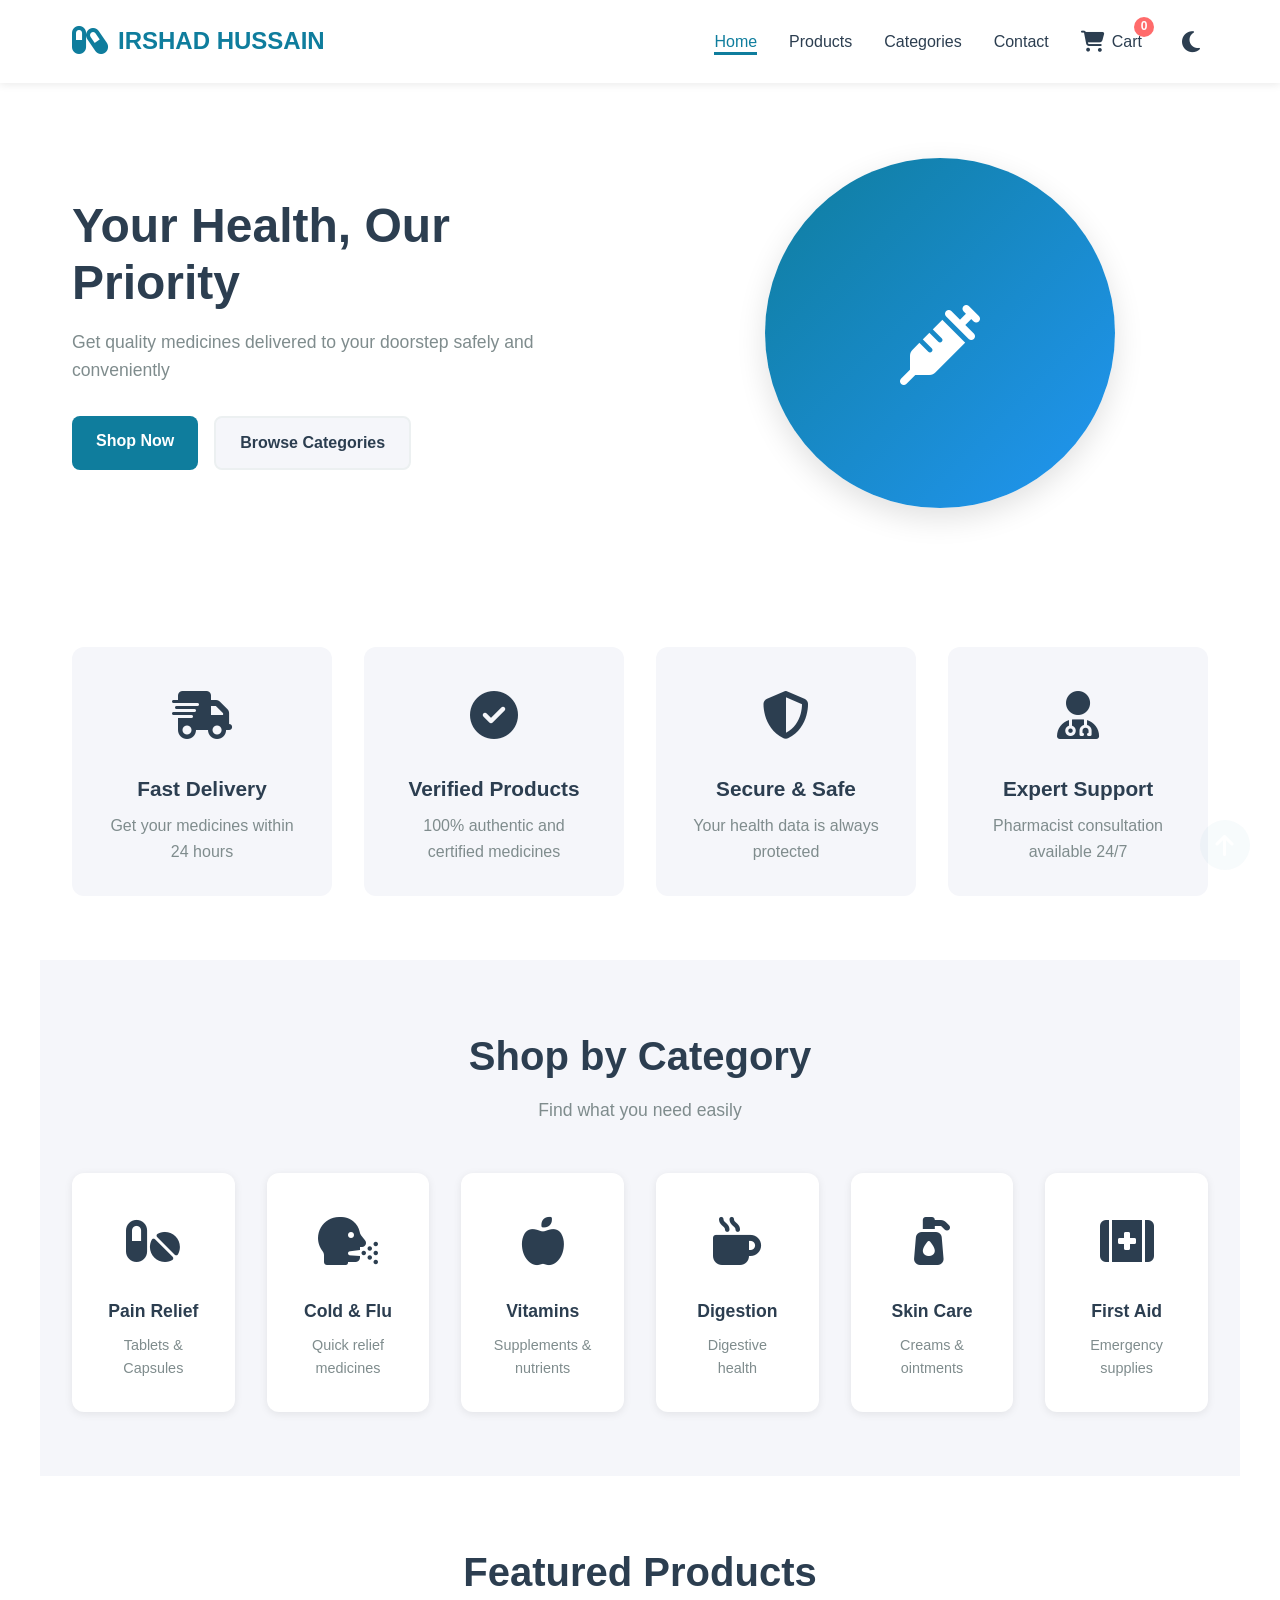
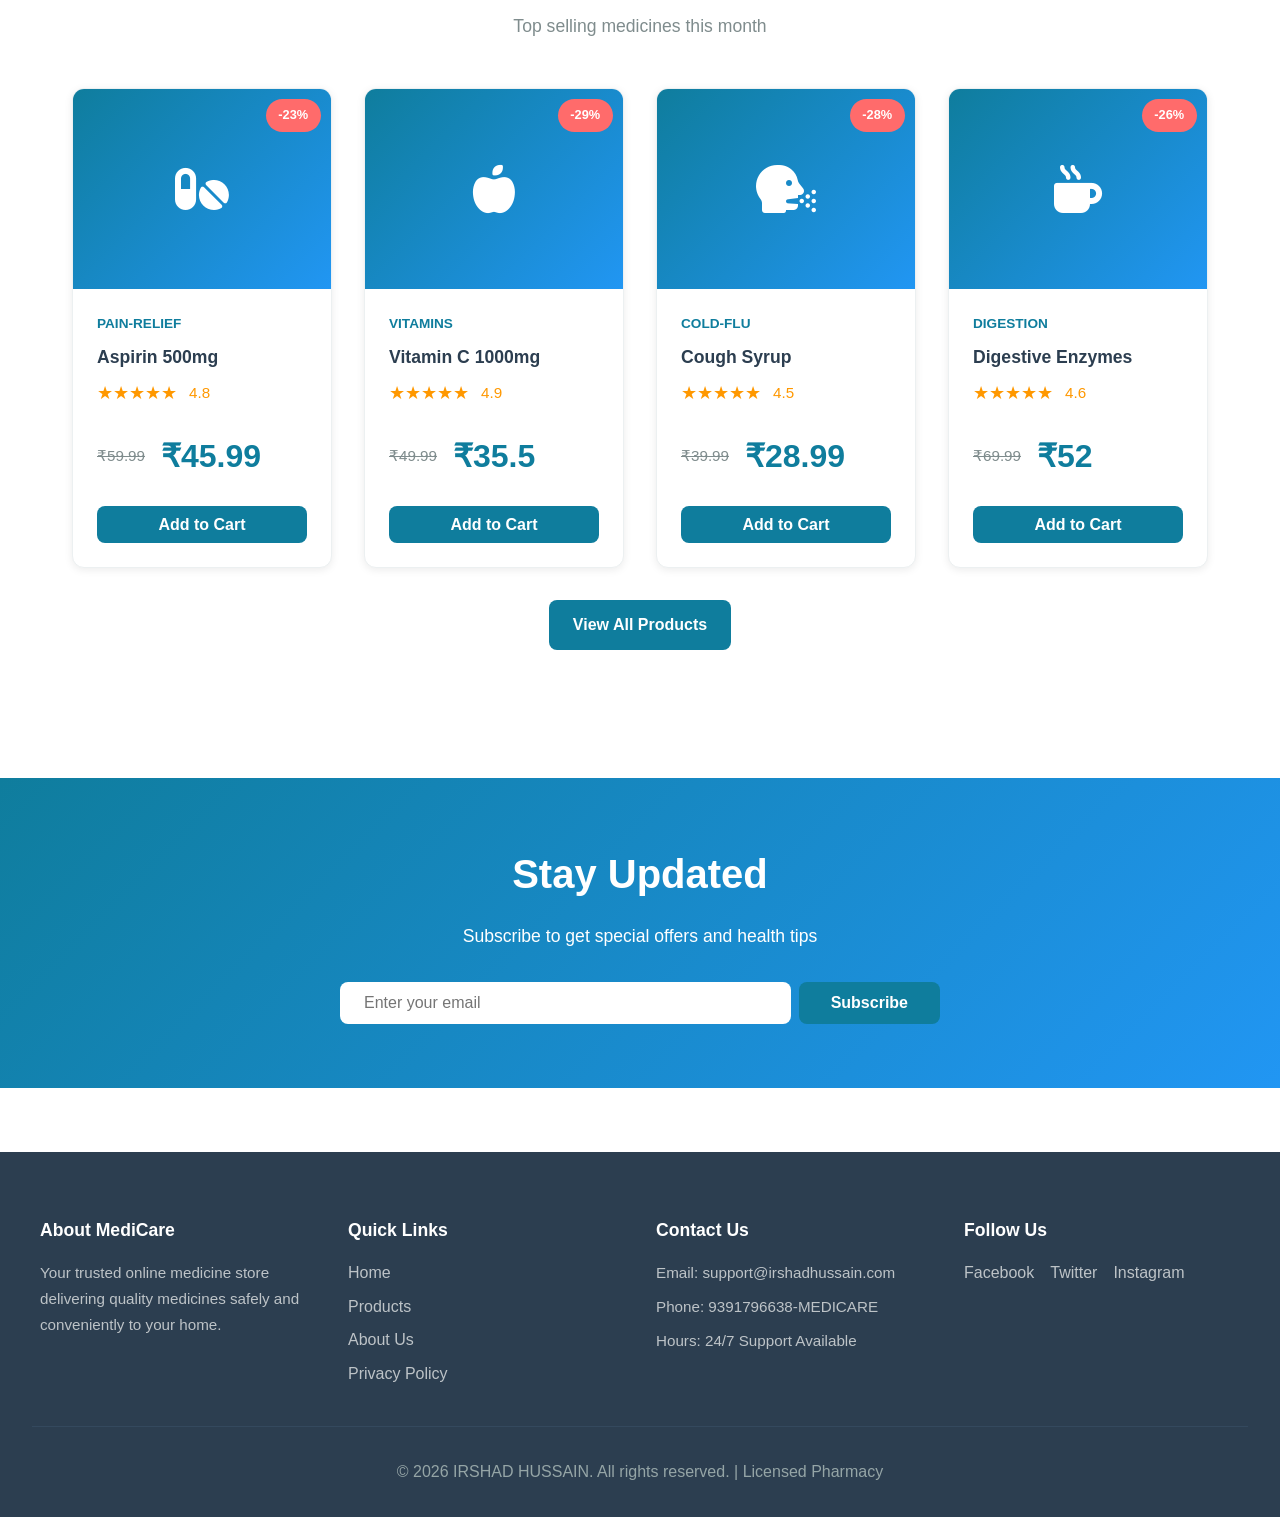
==== commit 804bd799: "Replace emoji icons with Font Awesome icons" ====
--- a/index.html
+++ b/index.html
@@ -4,14 +4,22 @@
     <meta charset="UTF-8">
     <meta name="viewport" content="width=device-width, initial-scale=1.0">
     <title>IRSHAAD HUSSAIN - Online Medicine Store</title>
+    <link rel="stylesheet" href="https://cdnjs.cloudflare.com/ajax/libs/font-awesome/6.5.1/css/all.min.css">
     <link rel="stylesheet" href="styles.css">
+    <script>
+        // Apply dark mode immediately to prevent flash
+        (function() {
+            var t = localStorage.getItem('theme');
+            if (t === 'dark') document.documentElement.setAttribute('data-theme', 'dark');
+        })();
+    </script>
 </head>
 <body>
     <!-- Navigation -->
     <nav class="navbar">
         <div class="nav-container">
             <div class="nav-logo">
-                <span class="logo-icon">💊</span>
+                <span class="logo-icon"><i class="fas fa-capsules"></i></span>
                 <a href="index.html">IRSHAD HUSSAIN</a>
             </div>
             <ul class="nav-menu">
@@ -29,9 +37,12 @@
                 </li>
                 <li class="nav-item">
                     <a href="cart.html" class="nav-link cart-link">
-                        <span class="cart-icon">🛒</span>
+                        <span class="cart-icon"><i class="fas fa-shopping-cart"></i></span>
                         Cart <span class="cart-count">0</span>
                     </a>
+                </li>
+                <li class="nav-item">
+                    <button class="theme-toggle" id="themeToggle" title="Toggle Dark Mode"><i class="fas fa-moon"></i></button>
                 </li>
             </ul>
             <div class="hamburger" onclick="toggleMenu()">
@@ -54,7 +65,7 @@
         </div>
         <div class="hero-image">
             <div class="hero-circle">
-                <span class="hero-emoji">💉</span>
+                <span class="hero-emoji"><i class="fas fa-syringe" style="font-size: 80px; color: #fff;"></i></span>
             </div>
         </div>
     </section>
@@ -62,22 +73,22 @@
     <!-- Features Section -->
     <section class="features">
         <div class="feature-card">
-            <div class="feature-icon">🚚</div>
+            <div class="feature-icon"><i class="fas fa-truck-fast"></i></div>
             <h3>Fast Delivery</h3>
             <p>Get your medicines within 24 hours</p>
         </div>
         <div class="feature-card">
-            <div class="feature-icon">✅</div>
+            <div class="feature-icon"><i class="fas fa-circle-check"></i></div>
             <h3>Verified Products</h3>
             <p>100% authentic and certified medicines</p>
         </div>
         <div class="feature-card">
-            <div class="feature-icon">🛡️</div>
+            <div class="feature-icon"><i class="fas fa-shield-halved"></i></div>
             <h3>Secure & Safe</h3>
             <p>Your health data is always protected</p>
         </div>
         <div class="feature-card">
-            <div class="feature-icon">👨‍⚕️</div>
+            <div class="feature-icon"><i class="fas fa-user-doctor"></i></div>
             <h3>Expert Support</h3>
             <p>Pharmacist consultation available 24/7</p>
         </div>
@@ -91,32 +102,32 @@
         </div>
         <div class="categories-grid">
             <div class="category-card" onclick="filterProducts('pain-relief')">
-                <div class="category-icon">💊</div>
+                <div class="category-icon"><i class="fas fa-pills"></i></div>
                 <h3>Pain Relief</h3>
                 <p>Tablets & Capsules</p>
             </div>
             <div class="category-card" onclick="filterProducts('cold-flu')">
-                <div class="category-icon">🤧</div>
+                <div class="category-icon"><i class="fas fa-head-side-cough"></i></div>
                 <h3>Cold & Flu</h3>
                 <p>Quick relief medicines</p>
             </div>
             <div class="category-card" onclick="filterProducts('vitamins')">
-                <div class="category-icon">🥗</div>
+                <div class="category-icon"><i class="fas fa-apple-whole"></i></div>
                 <h3>Vitamins</h3>
                 <p>Supplements & nutrients</p>
             </div>
             <div class="category-card" onclick="filterProducts('digestion')">
-                <div class="category-icon">🫖</div>
+                <div class="category-icon"><i class="fas fa-mug-hot"></i></div>
                 <h3>Digestion</h3>
                 <p>Digestive health</p>
             </div>
             <div class="category-card" onclick="filterProducts('skin-care')">
-                <div class="category-icon">🧴</div>
+                <div class="category-icon"><i class="fas fa-pump-soap"></i></div>
                 <h3>Skin Care</h3>
                 <p>Creams & ointments</p>
             </div>
             <div class="category-card" onclick="filterProducts('first-aid')">
-                <div class="category-icon">🩹</div>
+                <div class="category-icon"><i class="fas fa-kit-medical"></i></div>
                 <h3>First Aid</h3>
                 <p>Emergency supplies</p>
             </div>
@@ -185,6 +196,8 @@
         </div>
     </footer>
 
+    <button id="backToTop" title="Back to Top"><i class="fas fa-arrow-up"></i></button>
+
     <script src="https://code.jquery.com/jquery-3.7.0.min.js"></script>
     <script src="script.js"></script>
 </body>
--- a/styles.css
+++ b/styles.css
@@ -22,6 +22,55 @@
     --transition: all 0.3s ease;
 }
 
+[data-theme="dark"] {
+    --light-bg: #1a1a2e;
+    --white: #16213e;
+    --text-dark: #e0e0e0;
+    --text-light: #a0a0a0;
+    --border-color: #2a2a4a;
+    --shadow: 0 2px 8px rgba(0, 0, 0, 0.5);
+    --shadow-lg: 0 10px 30px rgba(0, 0, 0, 0.7);
+}
+
+[data-theme="dark"] .page-header,
+[data-theme="dark"] .newsletter {
+    color: #ffffff;
+}
+
+[data-theme="dark"] .page-header h1,
+[data-theme="dark"] .page-header p,
+[data-theme="dark"] .newsletter-content h2,
+[data-theme="dark"] .newsletter-content p {
+    color: #ffffff;
+}
+
+[data-theme="dark"] .footer {
+    background-color: #0a0a1a;
+}
+
+[data-theme="dark"] .footer-section h4 {
+    color: #ffffff;
+}
+
+[data-theme="dark"] .cart-count {
+    color: #ffffff;
+}
+
+[data-theme="dark"] .search-input,
+[data-theme="dark"] .sort-select,
+[data-theme="dark"] .promo-code input,
+[data-theme="dark"] .newsletter-form input,
+[data-theme="dark"] .quantity-selector input {
+    background-color: #1a1a2e;
+    color: #e0e0e0;
+    border-color: #2a2a4a;
+}
+
+[data-theme="dark"] .quantity-selector button {
+    background-color: #1a1a2e;
+    color: #e0e0e0;
+}
+
 html {
     scroll-behavior: smooth;
 }
@@ -1271,36 +1320,44 @@
     padding-top: 2rem;
     border-top: 1px solid #34495e;
     color: #95a5a6;
-    }
-
-    .toast-notification {
-        border-radius: 12px;
-        box-shadow: 0 12px 24px rgba(0, 0, 0, 0.16);
-        font-weight: 600;
-    }
-
-    .product-card.highlight {
-        animation: highlightPulse 0.35s ease-in-out;
-        border-color: #1abc9c;
-        box-shadow: 0 16px 30px rgba(26, 188, 156, 0.25);
-    }
-
-    @keyframes highlightPulse {
-        0% {
-            transform: scale(1);
-        }
-        50% {
-            transform: scale(1.02);
-        }
-        100% {
-            transform: scale(1);
-        }
-    }
-        font-size: 0.9rem;
-    }
-
+}
+
+/* ========== Toast & Highlight (global) ========== */
+.toast-notification {
+    border-radius: 12px;
+    box-shadow: 0 12px 24px rgba(0, 0, 0, 0.16);
+    font-weight: 600;
+}
+
+.product-card.highlight {
+    animation: highlightPulse 0.35s ease-in-out;
+    border-color: #1abc9c;
+    box-shadow: 0 16px 30px rgba(26, 188, 156, 0.25);
+}
+
+@keyframes highlightPulse {
+    0% { transform: scale(1); }
+    50% { transform: scale(1.02); }
+    100% { transform: scale(1); }
+}
+
+/* ========== Responsive: 768px ========== */
+@media (max-width: 768px) {
     .hamburger {
         display: flex;
+    }
+
+    .nav-menu {
+        display: none;
+        flex-direction: column;
+        position: absolute;
+        top: 70px;
+        left: 0;
+        width: 100%;
+        background-color: var(--white);
+        padding: 2rem;
+        box-shadow: var(--shadow);
+        z-index: 1000;
     }
 
     .hero {
@@ -1366,6 +1423,7 @@
     }
 }
 
+/* ========== Responsive: 480px ========== */
 @media (max-width: 480px) {
     .nav-logo a {
         font-size: 1.1rem;
@@ -1419,3 +1477,48 @@
         font-size: 0.9rem;
     }
 }
+
+/* ========== Theme Toggle & Back To Top ========== */
+.theme-toggle {
+    background: none;
+    border: none;
+    font-size: 1.5rem;
+    cursor: pointer;
+    color: var(--text-dark);
+    display: flex;
+    align-items: center;
+    justify-content: center;
+    padding: 0.5rem;
+    border-radius: 50%;
+    transition: var(--transition);
+}
+
+.theme-toggle:hover {
+    background-color: var(--light-bg);
+}
+
+#backToTop {
+    position: fixed;
+    bottom: 30px;
+    right: 30px;
+    width: 50px;
+    height: 50px;
+    background-color: var(--primary-color);
+    color: #ffffff;
+    border: none;
+    border-radius: 50%;
+    font-size: 1.5rem;
+    cursor: pointer;
+    box-shadow: var(--shadow-lg);
+    display: none;
+    z-index: 1000;
+    transition: var(--transition);
+    align-items: center;
+    justify-content: center;
+}
+
+#backToTop:hover {
+    background-color: var(--secondary-color);
+    transform: translateY(-5px);
+}
+
